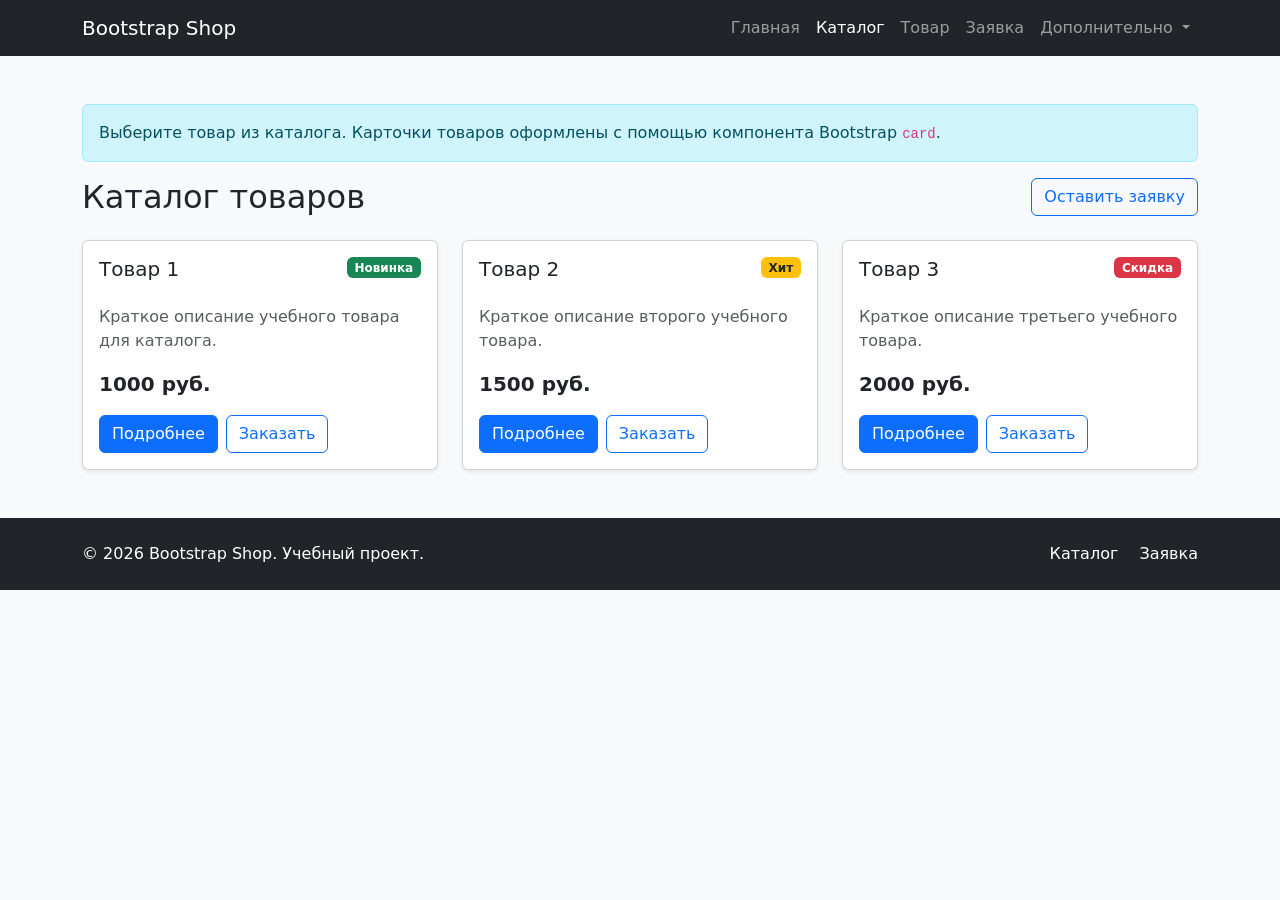
==== catalog.html @ f0cc8727 "feat: add Bootstrap components pages" ====
<!DOCTYPE html>
<html lang="ru">
<head>
  <meta charset="UTF-8">
  <meta name="viewport" content="width=device-width, initial-scale=1.0">
  <title>Каталог — Bootstrap Shop</title>
  <link
    href="https://cdn.jsdelivr.net/npm/bootstrap@5.3.8/dist/css/bootstrap.min.css"
    rel="stylesheet"
  >
  <link rel="stylesheet" href="css/custom.css">
</head>
<body class="bg-light">
  <nav class="navbar navbar-expand-lg navbar-dark bg-dark">
    <div class="container">
      <a class="navbar-brand" href="index.html">Bootstrap Shop</a>
      <button
        class="navbar-toggler"
        type="button"
        data-bs-toggle="collapse"
        data-bs-target="#mainNavbar"
        aria-controls="mainNavbar"
        aria-expanded="false"
        aria-label="Переключить навигацию"
      >
        <span class="navbar-toggler-icon"></span>
      </button>
      <div class="collapse navbar-collapse" id="mainNavbar">
        <ul class="navbar-nav ms-auto">
        <li class="nav-item">
          <a class="nav-link" href="index.html">Главная</a>
        </li>
        <li class="nav-item">
          <a class="nav-link active" aria-current="page" href="catalog.html">Каталог</a>
        </li>
        <li class="nav-item">
          <a class="nav-link" href="product.html">Товар</a>
        </li>
        <li class="nav-item">
          <a class="nav-link" href="order.html">Заявка</a>
        </li>
        <li class="nav-item dropdown">
          <a
            class="nav-link dropdown-toggle"
            href="#"
            role="button"
            data-bs-toggle="dropdown"
            aria-expanded="false"
          >
            Дополнительно
          </a>
          <ul class="dropdown-menu">
            <li><a class="dropdown-item" href="catalog.html">Все товары</a></li>
            <li><a class="dropdown-item" href="order.html">Оформить заявку</a></li>
            <li><a class="dropdown-item" href="index.html#popular">Популярное</a></li>
          </ul>
        </li>
        </ul>
      </div>
    </div>
  </nav>

  <main class="container my-5">
    <div class="alert alert-info" role="alert">
      Выберите товар из каталога. Карточки товаров оформлены с помощью компонента Bootstrap <code>card</code>.
    </div>
    <div class="d-flex justify-content-between align-items-center mb-4">
      <h1 class="h2 mb-0">Каталог товаров</h1>
      <a class="btn btn-outline-primary" href="order.html">
        Оставить заявку
      </a>
    </div>
    <div class="row g-4">
      <div class="col-12 col-md-6 col-lg-4">
        <div class="card h-100 shadow-sm">
          <div class="card-body d-flex flex-column">
            <div class="d-flex justify-content-between align-items-start mb-3">
              <h2 class="card-title h5">Товар 1</h2>
              <span class="badge bg-success">Новинка</span>
            </div>
            <p class="card-text text-muted">
              Краткое описание учебного товара для каталога.
            </p>
            <p class="fw-bold fs-5 mt-auto">1000 руб.</p>
            <div class="d-flex gap-2">
              <a class="btn btn-primary" href="product.html">Подробнее</a>
              <button
                class="btn btn-outline-primary"
                type="button"
                data-bs-toggle="modal"
                data-bs-target="#orderModal"
              >
                Заказать
              </button>
            </div>
          </div>
        </div>
      </div>
      <div class="col-12 col-md-6 col-lg-4">
        <div class="card h-100 shadow-sm">
          <div class="card-body d-flex flex-column">
            <div class="d-flex justify-content-between align-items-start mb-3">
              <h2 class="card-title h5">Товар 2</h2>
              <span class="badge bg-warning text-dark">Хит</span>
            </div>
            <p class="card-text text-muted">
              Краткое описание второго учебного товара.
            </p>
            <p class="fw-bold fs-5 mt-auto">1500 руб.</p>
            <div class="d-flex gap-2">
              <a class="btn btn-primary" href="product.html">Подробнее</a>
              <button
                class="btn btn-outline-primary"
                type="button"
                data-bs-toggle="modal"
                data-bs-target="#orderModal"
              >
                Заказать
              </button>
            </div>
          </div>
        </div>
      </div>
      <div class="col-12 col-md-6 col-lg-4">
        <div class="card h-100 shadow-sm">
          <div class="card-body d-flex flex-column">
            <div class="d-flex justify-content-between align-items-start mb-3">
              <h2 class="card-title h5">Товар 3</h2>
              <span class="badge bg-danger">Скидка</span>
            </div>
            <p class="card-text text-muted">
              Краткое описание третьего учебного товара.
            </p>
            <p class="fw-bold fs-5 mt-auto">2000 руб.</p>
            <div class="d-flex gap-2">
              <a class="btn btn-primary" href="product.html">Подробнее</a>
              <button
                class="btn btn-outline-primary"
                type="button"
                data-bs-toggle="modal"
                data-bs-target="#orderModal"
              >
                Заказать
              </button>
            </div>
          </div>
        </div>
      </div>
    </div>
  </main>

  <!-- Модальное окно заказа -->
  <div
    class="modal fade"
    id="orderModal"
    tabindex="-1"
    aria-labelledby="orderModalLabel"
    aria-hidden="true"
  >
    <div class="modal-dialog">
      <div class="modal-content">
        <div class="modal-header">
          <h2 class="modal-title h5" id="orderModalLabel">
            Быстрая заявка
          </h2>
          <button
            type="button"
            class="btn-close"
            data-bs-dismiss="modal"
            aria-label="Закрыть"
          ></button>
        </div>
        <div class="modal-body">
          <p class="text-muted">
            Оставьте контактные данные, и менеджер свяжется с вами.
          </p>
          <form>
            <div class="mb-3">
              <label for="modal-name" class="form-label">Имя</label>
              <input id="modal-name" type="text" class="form-control" required>
            </div>
            <div class="mb-3">
              <label for="modal-phone" class="form-label">Телефон</label>
              <input id="modal-phone" type="tel" class="form-control" required>
            </div>
            <div class="form-check mb-3">
              <input id="modal-agree" class="form-check-input" type="checkbox" required>
              <label class="form-check-label" for="modal-agree">
                Согласен на обработку данных
              </label>
            </div>
          </form>
        </div>
        <div class="modal-footer">
          <button type="button" class="btn btn-secondary" data-bs-dismiss="modal">
            Закрыть
          </button>
          <button type="button" class="btn btn-primary">
            Отправить
          </button>
        </div>
      </div>
    </div>
  </div>

  <footer class="bg-dark text-white py-4 mt-5">
    <div class="container">
      <div class="row align-items-center g-3">
        <div class="col-12 col-md-6">
          <p class="mb-0">
            &copy; 2026 Bootstrap Shop. Учебный проект.
          </p>
        </div>
        <div class="col-12 col-md-6 text-md-end">
          <a class="text-white text-decoration-none me-3" href="catalog.html">
            Каталог
          </a>
          <a class="text-white text-decoration-none" href="order.html">
            Заявка
          </a>
        </div>
      </div>
    </div>
  </footer>
  <script
    src="https://cdn.jsdelivr.net/npm/bootstrap@5.3.8/dist/js/bootstrap.bundle.min.js">
  </script>
</body>
</html>
---- css/custom.css ----
body {
  min-height: 100vh;
}

.placeholder-box {
  min-height: 240px;
}

.placeholder-image {
  min-height: 320px;
}

.card-img-top {
  height: 180px;
  object-fit: cover;
}
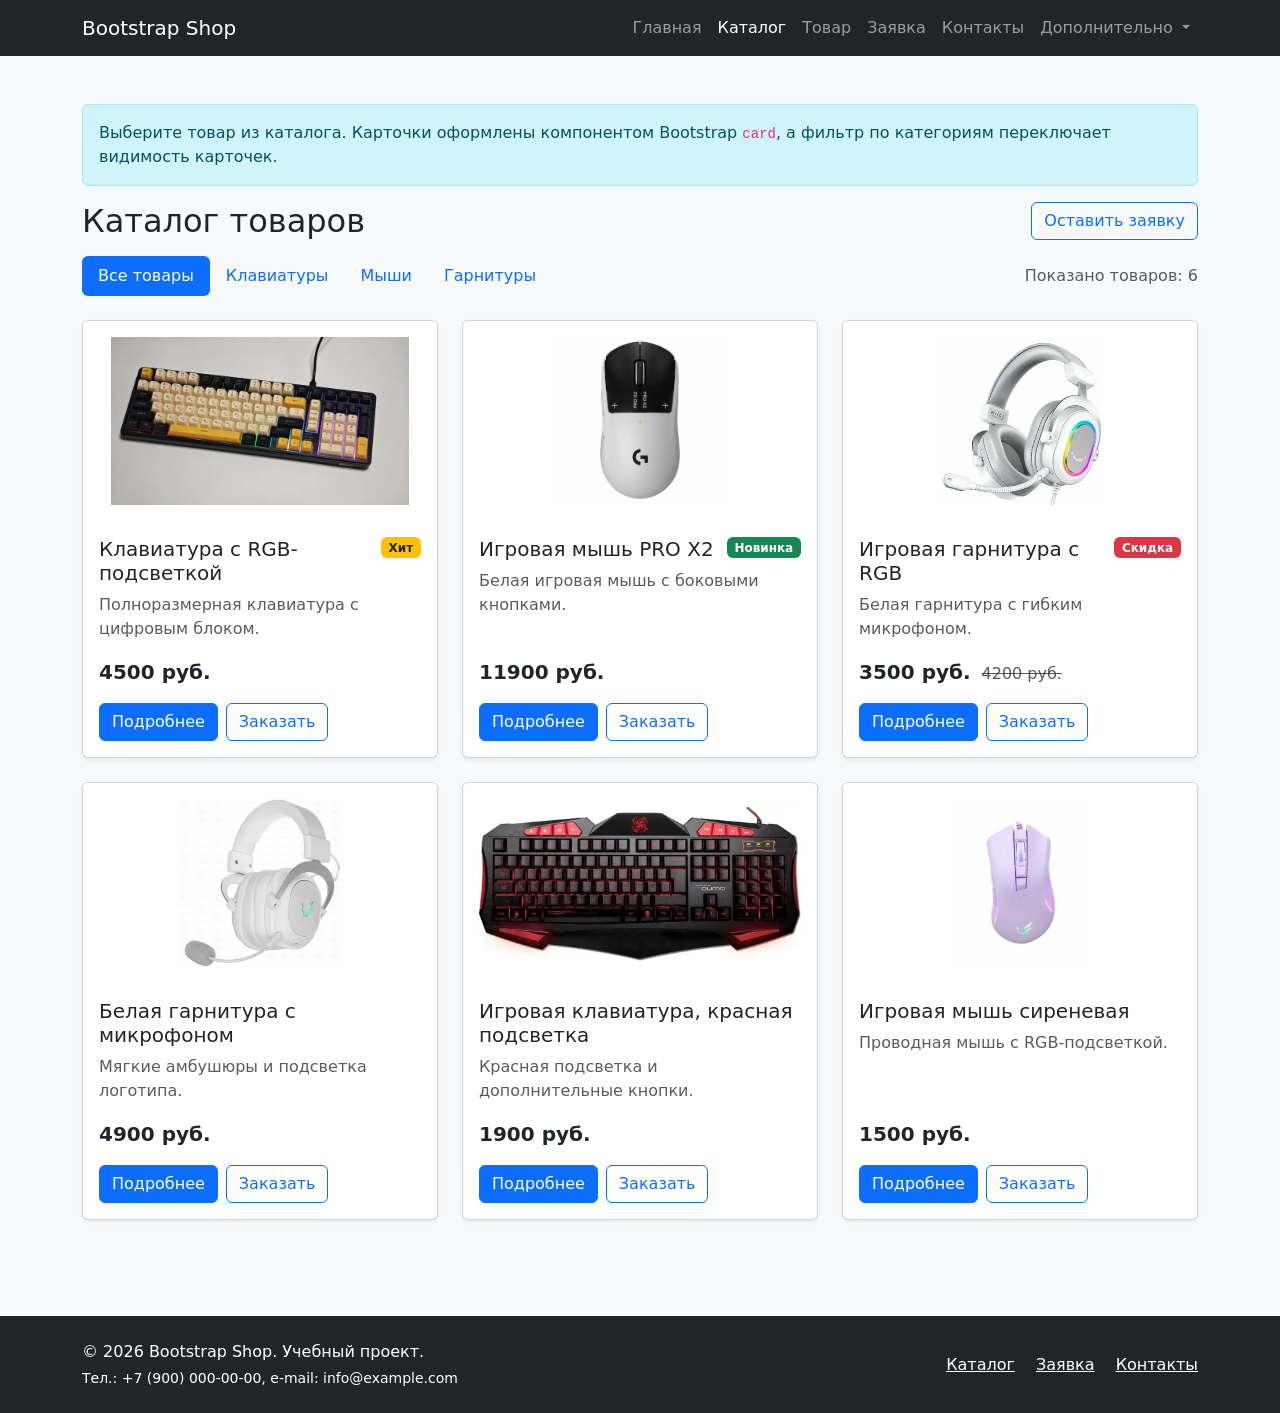
==== commit 1084b0a7: "fix: prepare Bootstrap project for submission" ====
--- a/catalog.html
+++ b/catalog.html
@@ -3,15 +3,14 @@
 <head>
   <meta charset="UTF-8">
   <meta name="viewport" content="width=device-width, initial-scale=1.0">
+  <meta name="description" content="Каталог товаров учебного интернет-магазина: клавиатуры, мыши и гарнитуры с фильтром по категориям.">
   <title>Каталог — Bootstrap Shop</title>
-  <link
-    href="https://cdn.jsdelivr.net/npm/bootstrap@5.3.8/dist/css/bootstrap.min.css"
-    rel="stylesheet"
-  >
+  <link rel="stylesheet" href="vendor/bootstrap/css/bootstrap.min.css">
   <link rel="stylesheet" href="css/custom.css">
 </head>
 <body class="bg-light">
-  <nav class="navbar navbar-expand-lg navbar-dark bg-dark">
+  <a class="visually-hidden-focusable" href="#main">Перейти к содержимому</a>
+  <nav class="navbar navbar-expand-lg navbar-dark bg-dark" aria-label="Основная навигация">
     <div class="container">
       <a class="navbar-brand" href="index.html">Bootstrap Shop</a>
       <button
@@ -27,129 +26,243 @@
       </button>
       <div class="collapse navbar-collapse" id="mainNavbar">
         <ul class="navbar-nav ms-auto">
+          <li class="nav-item">
+            <a class="nav-link" href="index.html">Главная</a>
+          </li>
+          <li class="nav-item">
+            <a class="nav-link active" aria-current="page" href="catalog.html">Каталог</a>
+          </li>
+          <li class="nav-item">
+            <a class="nav-link" href="product.html">Товар</a>
+          </li>
+          <li class="nav-item">
+            <a class="nav-link" href="order.html">Заявка</a>
+          </li>
+          <li class="nav-item">
+            <a class="nav-link" href="contacts.html">Контакты</a>
+          </li>
+          <li class="nav-item dropdown">
+            <a
+              class="nav-link dropdown-toggle"
+              href="#"
+              role="button"
+              data-bs-toggle="dropdown"
+              aria-expanded="false"
+            >
+              Дополнительно
+            </a>
+            <ul class="dropdown-menu dropdown-menu-end">
+              <li><a class="dropdown-item" href="catalog.html">Все товары</a></li>
+              <li><a class="dropdown-item" href="order.html">Оформить заявку</a></li>
+              <li><a class="dropdown-item" href="index.html#popular">Популярное</a></li>
+              <li><a class="dropdown-item" href="contacts.html">Контакты</a></li>
+            </ul>
+          </li>
+        </ul>
+      </div>
+    </div>
+  </nav>
+
+  <main id="main" class="container my-5">
+    <div class="alert alert-info" role="alert">
+      Выберите товар из каталога. Карточки оформлены компонентом Bootstrap <code>card</code>,
+      а фильтр по категориям переключает видимость карточек.
+    </div>
+
+    <div class="d-flex flex-wrap justify-content-between align-items-center gap-2 mb-3">
+      <h1 class="h2 mb-0">Каталог товаров</h1>
+      <a class="btn btn-outline-primary" href="order.html">Оставить заявку</a>
+    </div>
+
+    <div class="d-flex flex-wrap justify-content-between align-items-center gap-2 mb-4">
+      <ul class="nav nav-pills" aria-label="Фильтр по категориям">
         <li class="nav-item">
-          <a class="nav-link" href="index.html">Главная</a>
+          <button class="nav-link active" type="button" data-filter="all" aria-pressed="true">Все товары</button>
         </li>
         <li class="nav-item">
-          <a class="nav-link active" aria-current="page" href="catalog.html">Каталог</a>
+          <button class="nav-link" type="button" data-filter="keyboards" aria-pressed="false">Клавиатуры</button>
         </li>
         <li class="nav-item">
-          <a class="nav-link" href="product.html">Товар</a>
+          <button class="nav-link" type="button" data-filter="mice" aria-pressed="false">Мыши</button>
         </li>
         <li class="nav-item">
-          <a class="nav-link" href="order.html">Заявка</a>
+          <button class="nav-link" type="button" data-filter="headsets" aria-pressed="false">Гарнитуры</button>
         </li>
-        <li class="nav-item dropdown">
-          <a
-            class="nav-link dropdown-toggle"
-            href="#"
-            role="button"
-            data-bs-toggle="dropdown"
-            aria-expanded="false"
-          >
-            Дополнительно
-          </a>
-          <ul class="dropdown-menu">
-            <li><a class="dropdown-item" href="catalog.html">Все товары</a></li>
-            <li><a class="dropdown-item" href="order.html">Оформить заявку</a></li>
-            <li><a class="dropdown-item" href="index.html#popular">Популярное</a></li>
-          </ul>
-        </li>
-        </ul>
-      </div>
-    </div>
-  </nav>
-
-  <main class="container my-5">
-    <div class="alert alert-info" role="alert">
-      Выберите товар из каталога. Карточки товаров оформлены с помощью компонента Bootstrap <code>card</code>.
-    </div>
-    <div class="d-flex justify-content-between align-items-center mb-4">
-      <h1 class="h2 mb-0">Каталог товаров</h1>
-      <a class="btn btn-outline-primary" href="order.html">
-        Оставить заявку
-      </a>
-    </div>
+      </ul>
+      <p class="mb-0 text-muted" aria-live="polite">Показано товаров: <span id="catalog-count">6</span></p>
+    </div>
+
     <div class="row g-4">
-      <div class="col-12 col-md-6 col-lg-4">
-        <div class="card h-100 shadow-sm">
-          <div class="card-body d-flex flex-column">
-            <div class="d-flex justify-content-between align-items-start mb-3">
-              <h2 class="card-title h5">Товар 1</h2>
+      <div class="col-12 col-md-6 col-lg-4" data-category="keyboards">
+        <article class="card h-100 shadow-sm">
+          <img src="images/product-1.png" class="card-img-top product-img" alt="Клавиатура с цифровым блоком, чёрно-бежево-жёлтые клавиши, RGB-подсветка" width="760" height="428" loading="lazy">
+          <div class="card-body d-flex flex-column">
+            <div class="d-flex justify-content-between align-items-start gap-2 mb-2">
+              <h2 class="card-title h5 mb-0">Клавиатура с RGB-подсветкой</h2>
+              <span class="badge bg-warning text-dark">Хит</span>
+            </div>
+            <p class="card-text text-muted">Полноразмерная клавиатура с цифровым блоком.</p>
+            <p class="fw-bold fs-5 mt-auto mb-3">4500 руб.</p>
+            <div class="d-flex flex-wrap gap-2">
+              <a class="btn btn-primary" href="product.html">Подробнее</a>
+              <button
+                class="btn btn-outline-primary"
+                type="button"
+                data-bs-toggle="modal"
+                data-bs-target="#orderModal"
+                data-product="Клавиатура с RGB-подсветкой"
+              >
+                Заказать
+              </button>
+            </div>
+          </div>
+        </article>
+      </div>
+      <div class="col-12 col-md-6 col-lg-4" data-category="mice">
+        <article class="card h-100 shadow-sm">
+          <img src="images/product-2.png" class="card-img-top product-img" alt="Белая игровая мышь PRO X2 с чёрной верхней панелью, вид сверху" width="779" height="800" loading="lazy">
+          <div class="card-body d-flex flex-column">
+            <div class="d-flex justify-content-between align-items-start gap-2 mb-2">
+              <h2 class="card-title h5 mb-0">Игровая мышь PRO X2</h2>
               <span class="badge bg-success">Новинка</span>
             </div>
-            <p class="card-text text-muted">
-              Краткое описание учебного товара для каталога.
-            </p>
-            <p class="fw-bold fs-5 mt-auto">1000 руб.</p>
-            <div class="d-flex gap-2">
-              <a class="btn btn-primary" href="product.html">Подробнее</a>
-              <button
-                class="btn btn-outline-primary"
-                type="button"
-                data-bs-toggle="modal"
-                data-bs-target="#orderModal"
-              >
-                Заказать
-              </button>
-            </div>
-          </div>
-        </div>
-      </div>
-      <div class="col-12 col-md-6 col-lg-4">
-        <div class="card h-100 shadow-sm">
-          <div class="card-body d-flex flex-column">
-            <div class="d-flex justify-content-between align-items-start mb-3">
-              <h2 class="card-title h5">Товар 2</h2>
-              <span class="badge bg-warning text-dark">Хит</span>
-            </div>
-            <p class="card-text text-muted">
-              Краткое описание второго учебного товара.
-            </p>
-            <p class="fw-bold fs-5 mt-auto">1500 руб.</p>
-            <div class="d-flex gap-2">
-              <a class="btn btn-primary" href="product.html">Подробнее</a>
-              <button
-                class="btn btn-outline-primary"
-                type="button"
-                data-bs-toggle="modal"
-                data-bs-target="#orderModal"
-              >
-                Заказать
-              </button>
-            </div>
-          </div>
-        </div>
-      </div>
-      <div class="col-12 col-md-6 col-lg-4">
-        <div class="card h-100 shadow-sm">
-          <div class="card-body d-flex flex-column">
-            <div class="d-flex justify-content-between align-items-start mb-3">
-              <h2 class="card-title h5">Товар 3</h2>
+            <p class="card-text text-muted">Белая игровая мышь с боковыми кнопками.</p>
+            <p class="fw-bold fs-5 mt-auto mb-3">11900 руб.</p>
+            <div class="d-flex flex-wrap gap-2">
+              <a class="btn btn-primary" href="product-2.html">Подробнее</a>
+              <button
+                class="btn btn-outline-primary"
+                type="button"
+                data-bs-toggle="modal"
+                data-bs-target="#orderModal"
+                data-product="Игровая мышь PRO X2"
+              >
+                Заказать
+              </button>
+            </div>
+          </div>
+        </article>
+      </div>
+      <div class="col-12 col-md-6 col-lg-4" data-category="headsets">
+        <article class="card h-100 shadow-sm">
+          <img src="images/product-3.png" class="card-img-top product-img" alt="Белая игровая гарнитура с RGB-кольцом на чашке и микрофоном" width="307" height="320" loading="lazy">
+          <div class="card-body d-flex flex-column">
+            <div class="d-flex justify-content-between align-items-start gap-2 mb-2">
+              <h2 class="card-title h5 mb-0">Игровая гарнитура с RGB</h2>
               <span class="badge bg-danger">Скидка</span>
             </div>
-            <p class="card-text text-muted">
-              Краткое описание третьего учебного товара.
-            </p>
-            <p class="fw-bold fs-5 mt-auto">2000 руб.</p>
-            <div class="d-flex gap-2">
-              <a class="btn btn-primary" href="product.html">Подробнее</a>
-              <button
-                class="btn btn-outline-primary"
-                type="button"
-                data-bs-toggle="modal"
-                data-bs-target="#orderModal"
-              >
-                Заказать
-              </button>
-            </div>
-          </div>
-        </div>
+            <p class="card-text text-muted">Белая гарнитура с гибким микрофоном.</p>
+            <p class="fw-bold fs-5 mt-auto mb-3">3500 руб. <s class="text-muted ms-1 fs-6 fw-normal">4200 руб.</s></p>
+            <div class="d-flex flex-wrap gap-2">
+              <a class="btn btn-primary" href="product-3.html">Подробнее</a>
+              <button
+                class="btn btn-outline-primary"
+                type="button"
+                data-bs-toggle="modal"
+                data-bs-target="#orderModal"
+                data-product="Игровая гарнитура с RGB"
+              >
+                Заказать
+              </button>
+            </div>
+          </div>
+        </article>
+      </div>
+      <div class="col-12 col-md-6 col-lg-4" data-category="headsets">
+        <article class="card h-100 shadow-sm">
+          <img src="images/product-4.png" class="card-img-top product-img" alt="Белая гарнитура с микрофоном и подсвеченным логотипом на чашке" width="320" height="320" loading="lazy">
+          <div class="card-body d-flex flex-column">
+            <div class="d-flex justify-content-between align-items-start gap-2 mb-2">
+              <h2 class="card-title h5 mb-0">Белая гарнитура с микрофоном</h2>
+              
+            </div>
+            <p class="card-text text-muted">Мягкие амбушюры и подсветка логотипа.</p>
+            <p class="fw-bold fs-5 mt-auto mb-3">4900 руб.</p>
+            <div class="d-flex flex-wrap gap-2">
+              <a class="btn btn-primary" href="product-4.html">Подробнее</a>
+              <button
+                class="btn btn-outline-primary"
+                type="button"
+                data-bs-toggle="modal"
+                data-bs-target="#orderModal"
+                data-product="Белая гарнитура с микрофоном"
+              >
+                Заказать
+              </button>
+            </div>
+          </div>
+        </article>
+      </div>
+      <div class="col-12 col-md-6 col-lg-4" data-category="keyboards">
+        <article class="card h-100 shadow-sm">
+          <img src="images/product-5.png" class="card-img-top product-img" alt="Чёрная игровая клавиатура с красной подсветкой клавиш" width="480" height="230" loading="lazy">
+          <div class="card-body d-flex flex-column">
+            <div class="d-flex justify-content-between align-items-start gap-2 mb-2">
+              <h2 class="card-title h5 mb-0">Игровая клавиатура, красная подсветка</h2>
+              
+            </div>
+            <p class="card-text text-muted">Красная подсветка и дополнительные кнопки.</p>
+            <p class="fw-bold fs-5 mt-auto mb-3">1900 руб.</p>
+            <div class="d-flex flex-wrap gap-2">
+              <a class="btn btn-primary" href="product-5.html">Подробнее</a>
+              <button
+                class="btn btn-outline-primary"
+                type="button"
+                data-bs-toggle="modal"
+                data-bs-target="#orderModal"
+                data-product="Игровая клавиатура, красная подсветка"
+              >
+                Заказать
+              </button>
+            </div>
+          </div>
+        </article>
+      </div>
+      <div class="col-12 col-md-6 col-lg-4" data-category="mice">
+        <article class="card h-100 shadow-sm">
+          <img src="images/product-6.png" class="card-img-top product-img" alt="Сиреневая проводная игровая мышь с RGB-подсветкой" width="600" height="800" loading="lazy">
+          <div class="card-body d-flex flex-column">
+            <div class="d-flex justify-content-between align-items-start gap-2 mb-2">
+              <h2 class="card-title h5 mb-0">Игровая мышь сиреневая</h2>
+              
+            </div>
+            <p class="card-text text-muted">Проводная мышь с RGB-подсветкой.</p>
+            <p class="fw-bold fs-5 mt-auto mb-3">1500 руб.</p>
+            <div class="d-flex flex-wrap gap-2">
+              <a class="btn btn-primary" href="product-6.html">Подробнее</a>
+              <button
+                class="btn btn-outline-primary"
+                type="button"
+                data-bs-toggle="modal"
+                data-bs-target="#orderModal"
+                data-product="Игровая мышь сиреневая"
+              >
+                Заказать
+              </button>
+            </div>
+          </div>
+        </article>
       </div>
     </div>
   </main>
 
-  <!-- Модальное окно заказа -->
+  <footer class="bg-dark text-white py-4 mt-5">
+    <div class="container">
+      <div class="row align-items-center g-3">
+        <div class="col-12 col-md-6">
+          <p class="mb-1">&copy; 2026 Bootstrap Shop. Учебный проект.</p>
+          <p class="mb-0 small">Тел.: +7 (900) 000-00-00, e-mail: info@example.com</p>
+        </div>
+        <div class="col-12 col-md-6 text-md-end">
+          <a class="text-white me-3" href="catalog.html">Каталог</a>
+          <a class="text-white me-3" href="order.html">Заявка</a>
+          <a class="text-white" href="contacts.html">Контакты</a>
+        </div>
+      </div>
+    </div>
+  </footer>
+
+  <!-- Модальное окно быстрой заявки -->
   <div
     class="modal fade"
     id="orderModal"
@@ -157,73 +270,57 @@
     aria-labelledby="orderModalLabel"
     aria-hidden="true"
   >
-    <div class="modal-dialog">
+    <div class="modal-dialog modal-dialog-centered">
       <div class="modal-content">
         <div class="modal-header">
-          <h2 class="modal-title h5" id="orderModalLabel">
-            Быстрая заявка
-          </h2>
-          <button
-            type="button"
-            class="btn-close"
-            data-bs-dismiss="modal"
-            aria-label="Закрыть"
-          ></button>
+          <h2 class="modal-title h5" id="orderModalLabel">Быстрая заявка</h2>
+          <button type="button" class="btn-close" data-bs-dismiss="modal" aria-label="Закрыть"></button>
         </div>
         <div class="modal-body">
-          <p class="text-muted">
-            Оставьте контактные данные, и менеджер свяжется с вами.
-          </p>
-          <form>
+          <p class="mb-3">Товар: <strong id="modal-product-name">Не выбран</strong></p>
+          <p class="text-muted">Оставьте контактные данные, и менеджер свяжется с вами.</p>
+          <form id="modal-form" class="needs-validation" novalidate>
+            <input type="hidden" id="modal-product" name="product">
             <div class="mb-3">
-              <label for="modal-name" class="form-label">Имя</label>
-              <input id="modal-name" type="text" class="form-control" required>
+              <label for="modal-name" class="form-label">Имя *</label>
+              <input id="modal-name" name="name" type="text" class="form-control" minlength="2" autocomplete="given-name" required>
+              <div class="invalid-feedback">Введите имя (минимум 2 символа).</div>
             </div>
             <div class="mb-3">
-              <label for="modal-phone" class="form-label">Телефон</label>
-              <input id="modal-phone" type="tel" class="form-control" required>
-            </div>
-            <div class="form-check mb-3">
-              <input id="modal-agree" class="form-check-input" type="checkbox" required>
-              <label class="form-check-label" for="modal-agree">
-                Согласен на обработку данных
-              </label>
+              <label for="modal-phone" class="form-label">Телефон *</label>
+              <div class="input-group">
+                <span class="input-group-text">+7</span>
+                <input id="modal-phone" name="phone" type="tel" class="form-control" placeholder="900 000-00-00"
+                  pattern="\d{3} \d{3}-\d{2}-\d{2}" autocomplete="tel-national" required>
+                <div class="invalid-feedback">Формат: 900 000-00-00.</div>
+              </div>
+            </div>
+            <div class="form-check">
+              <input id="modal-agree" name="agreement" class="form-check-input" type="checkbox" required>
+              <label class="form-check-label" for="modal-agree">Согласен на обработку данных *</label>
+              <div class="invalid-feedback">Необходимо согласие на обработку данных.</div>
             </div>
           </form>
         </div>
         <div class="modal-footer">
-          <button type="button" class="btn btn-secondary" data-bs-dismiss="modal">
-            Закрыть
-          </button>
-          <button type="button" class="btn btn-primary">
-            Отправить
-          </button>
+          <button type="button" class="btn btn-secondary" data-bs-dismiss="modal">Закрыть</button>
+          <button type="submit" class="btn btn-primary" form="modal-form">Отправить</button>
         </div>
       </div>
     </div>
   </div>
 
-  <footer class="bg-dark text-white py-4 mt-5">
-    <div class="container">
-      <div class="row align-items-center g-3">
-        <div class="col-12 col-md-6">
-          <p class="mb-0">
-            &copy; 2026 Bootstrap Shop. Учебный проект.
-          </p>
-        </div>
-        <div class="col-12 col-md-6 text-md-end">
-          <a class="text-white text-decoration-none me-3" href="catalog.html">
-            Каталог
-          </a>
-          <a class="text-white text-decoration-none" href="order.html">
-            Заявка
-          </a>
-        </div>
-      </div>
-    </div>
-  </footer>
-  <script
-    src="https://cdn.jsdelivr.net/npm/bootstrap@5.3.8/dist/js/bootstrap.bundle.min.js">
-  </script>
+  <!-- Уведомление об успешной отправке -->
+  <div class="toast-container position-fixed bottom-0 end-0 p-3">
+    <div id="successToast" class="toast text-bg-success" role="status" aria-live="polite" aria-atomic="true">
+      <div class="d-flex">
+        <div class="toast-body">Заявка отправлена. Менеджер свяжется с вами.</div>
+        <button type="button" class="btn-close btn-close-white me-2 m-auto" data-bs-dismiss="toast" aria-label="Закрыть"></button>
+      </div>
+    </div>
+  </div>
+
+  <script src="vendor/bootstrap/js/bootstrap.bundle.min.js"></script>
+  <script src="js/main.js"></script>
 </body>
 </html>
